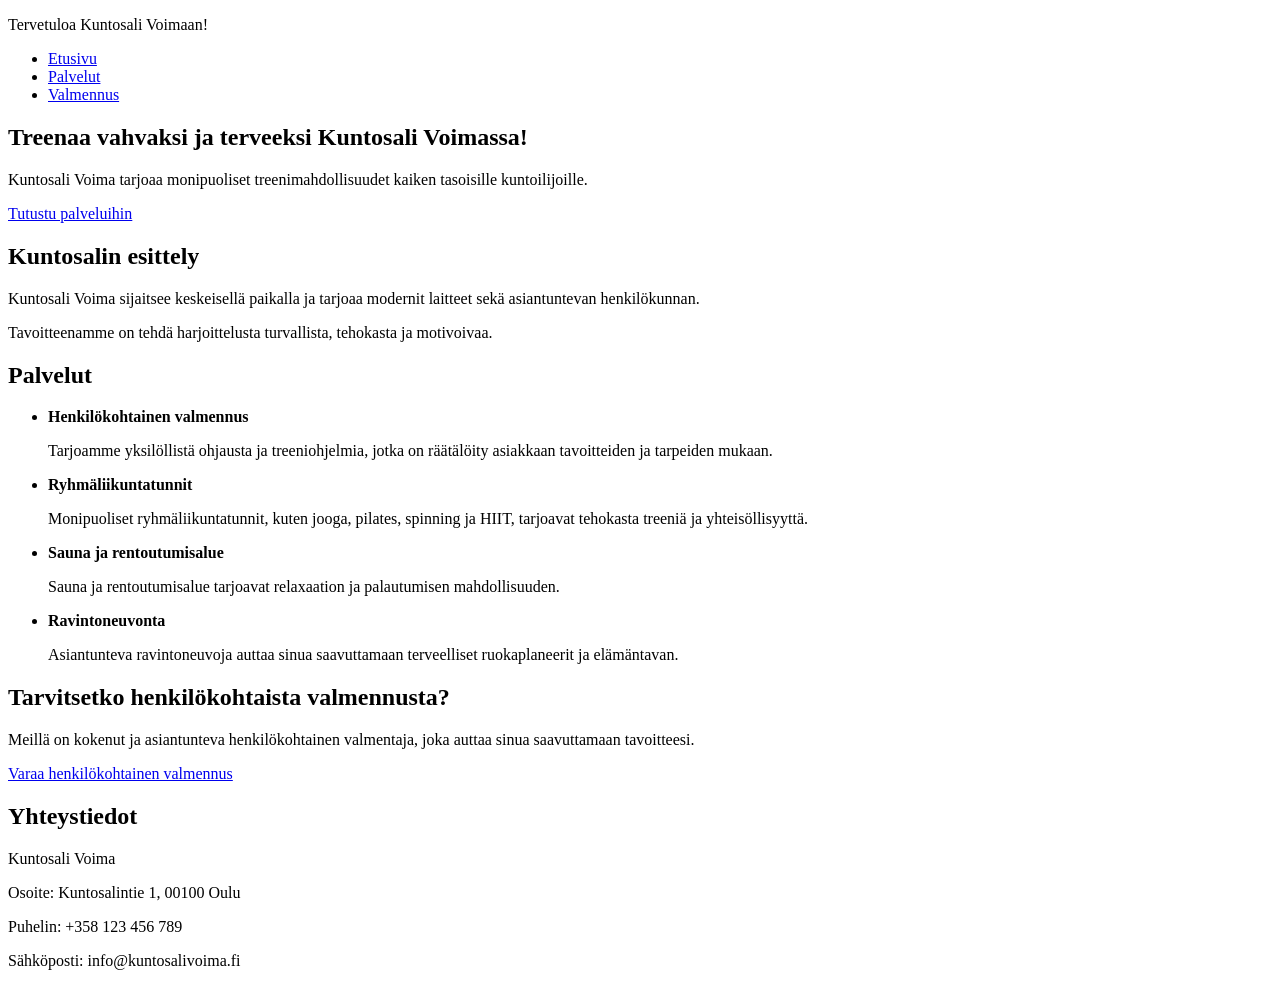
==== index.html @ a8730929 "1. Vaihe" ====
<!DOCTYPE html>
<html lang="fi">

<head>
    <!-- Sivun asetukset -->
    <meta charset="UTF-8">
    <meta name="viewport" content="width=device-width, initial-scale=1.0">
    <title>Kuntosali Voima | Etusivu</title>
</head>

<body>
    <header>
        <p>Tervetuloa Kuntosali Voimaan!</p>

        <nav>
            <ul>
                <li><a href="index.html">Etusivu</a></li>
                <li><a href="palvelut.html">Palvelut</a></li>
                <li><a href="yhteystiedot.html">Valmennus</a></li>
            </ul>
        </nav>
    </header>

    <main>
        <!-- Paaesittely -->
        <section>
            <h1>Treenaa vahvaksi ja terveeksi Kuntosali Voimassa!</h1>
            <p>Kuntosali Voima tarjoaa monipuoliset treenimahdollisuudet kaiken tasoisille kuntoilijoille.</p>
            <a href="ohjelmat.html">Tutustu palveluihin</a>
        </section>

        <!-- Kuntosalin esittely -->
        <section>
            <h2>Kuntosalin esittely</h2>
            <p>Kuntosali Voima sijaitsee keskeisellä paikalla ja tarjoaa modernit laitteet sekä asiantuntevan
                henkilökunnan.</p>
            <p>Tavoitteenamme on tehdä harjoittelusta turvallista, tehokasta ja motivoivaa.</p>
            <!-- Tähän mahdollisesti kuvia kuntosalista -->
        </section>

        <!-- Palvelut -->
        <section>
            <h2>Palvelut</h2>
            <ul>
                <li><strong>Henkilökohtainen valmennus</strong></li>
                <p>Tarjoamme yksilöllistä ohjausta ja treeniohjelmia, jotka on räätälöity asiakkaan tavoitteiden ja
                    tarpeiden mukaan.</p>
                <li><strong>Ryhmäliikuntatunnit</strong></li>
                <p>Monipuoliset ryhmäliikuntatunnit, kuten jooga, pilates, spinning ja HIIT, tarjoavat tehokasta
                    treeniä ja yhteisöllisyyttä.</p>
                <li><strong>Sauna ja rentoutumisalue</strong></li>
                <p>Sauna ja rentoutumisalue tarjoavat relaxaation ja palautumisen mahdollisuuden.</p>
                <li><strong>Ravintoneuvonta</strong></li>
                <p>Asiantunteva ravintoneuvoja auttaa sinua saavuttamaan terveelliset ruokaplaneerit ja elämäntavan.
                </p>
            </ul>
        </section>

        <!-- Personal trainer varaus -->
        <section>
            <h2>Tarvitsetko henkilökohtaista valmennusta?</h2>
            <p>Meillä on kokenut ja asiantunteva henkilökohtainen valmentaja, joka auttaa sinua saavuttamaan
                tavoitteesi.</p>
            <a href="yhteystiedot.html">Varaa henkilökohtainen valmennus</a>
        </section>
    </main>

    <footer>

        <!-- Yrityksen yhteystiedot -->
        <section>
            <h2>Yhteystiedot</h2>
            <p>Kuntosali Voima</p>
            <p>Osoite: Kuntosalintie 1, 00100 Oulu</p>
            <p>Puhelin: +358 123 456 789</p>
            <p>Sähköposti: info@kuntosalivoima.fi</p>
        </section>
    </footer>
</body>

</html>
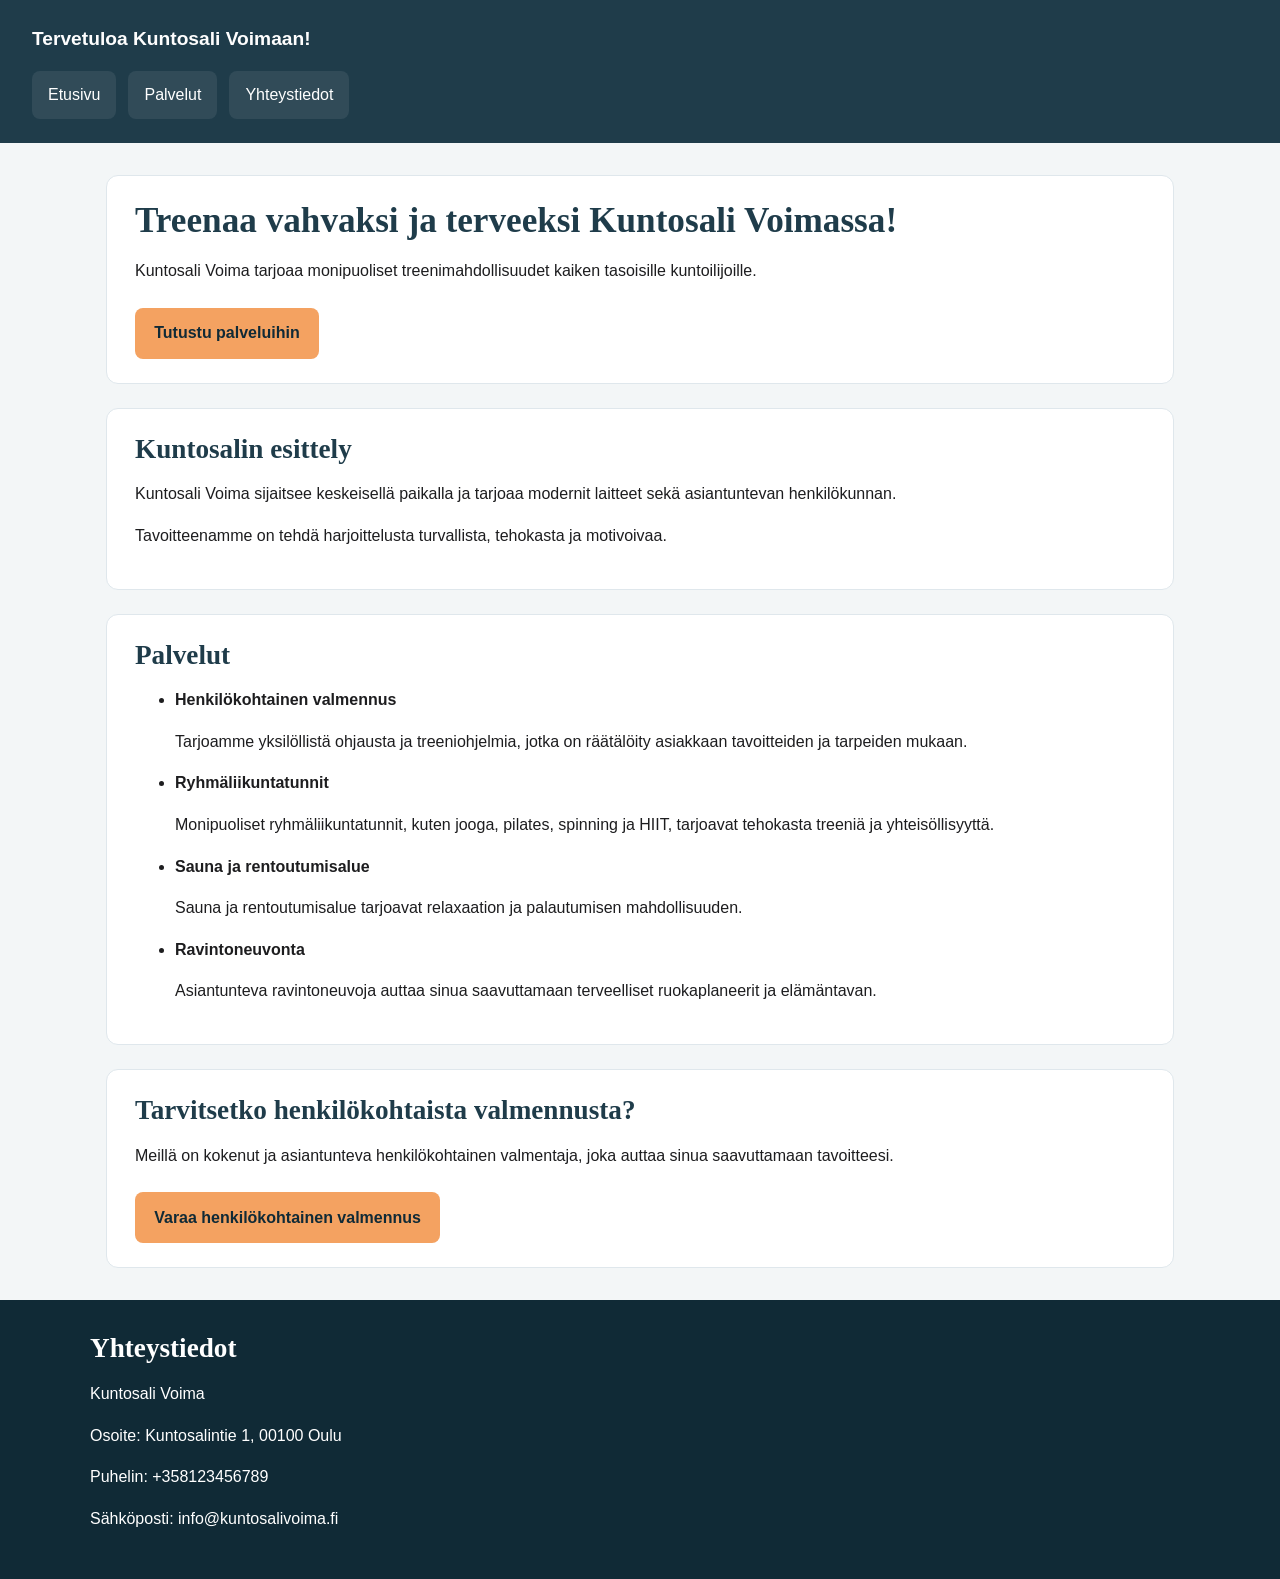
==== commit 8b50840b: "Vaihe 2" ====
--- a/index.html
+++ b/index.html
@@ -1,3 +1,6 @@
+<!-- Harjoitustyön aiheen on kuntosali yrittäjän kotisivut. Työnhön tulee indek.html, joka on etusivu/pääsivu. 
+ Lisäksi sivulle tulee linkit palvelut.html ja yhteystiedot.html sivuille -->
+<!-- Kuntosali Voima - Etusivu -->
 <!DOCTYPE html>
 <html lang="fi">
 
@@ -6,6 +9,7 @@
     <meta charset="UTF-8">
     <meta name="viewport" content="width=device-width, initial-scale=1.0">
     <title>Kuntosali Voima | Etusivu</title>
+    <link rel="stylesheet" href="css/style.css">
 </head>
 
 <body>
@@ -16,7 +20,7 @@
             <ul>
                 <li><a href="index.html">Etusivu</a></li>
                 <li><a href="palvelut.html">Palvelut</a></li>
-                <li><a href="yhteystiedot.html">Valmennus</a></li>
+                <li><a href="yhteystiedot.html">Yhteystiedot</a></li>
             </ul>
         </nav>
     </header>
@@ -26,7 +30,7 @@
         <section>
             <h1>Treenaa vahvaksi ja terveeksi Kuntosali Voimassa!</h1>
             <p>Kuntosali Voima tarjoaa monipuoliset treenimahdollisuudet kaiken tasoisille kuntoilijoille.</p>
-            <a href="ohjelmat.html">Tutustu palveluihin</a>
+            <a href="palvelut.html">Tutustu palveluihin</a>
         </section>
 
         <!-- Kuntosalin esittely -->
@@ -42,17 +46,25 @@
         <section>
             <h2>Palvelut</h2>
             <ul>
-                <li><strong>Henkilökohtainen valmennus</strong></li>
-                <p>Tarjoamme yksilöllistä ohjausta ja treeniohjelmia, jotka on räätälöity asiakkaan tavoitteiden ja
-                    tarpeiden mukaan.</p>
-                <li><strong>Ryhmäliikuntatunnit</strong></li>
-                <p>Monipuoliset ryhmäliikuntatunnit, kuten jooga, pilates, spinning ja HIIT, tarjoavat tehokasta
-                    treeniä ja yhteisöllisyyttä.</p>
-                <li><strong>Sauna ja rentoutumisalue</strong></li>
-                <p>Sauna ja rentoutumisalue tarjoavat relaxaation ja palautumisen mahdollisuuden.</p>
-                <li><strong>Ravintoneuvonta</strong></li>
-                <p>Asiantunteva ravintoneuvoja auttaa sinua saavuttamaan terveelliset ruokaplaneerit ja elämäntavan.
-                </p>
+                <li>
+                    <strong>Henkilökohtainen valmennus</strong>
+                    <p>Tarjoamme yksilöllistä ohjausta ja treeniohjelmia, jotka on räätälöity asiakkaan tavoitteiden ja
+                        tarpeiden mukaan.</p>
+                </li>
+                <li>
+                    <strong>Ryhmäliikuntatunnit</strong>
+                    <p>Monipuoliset ryhmäliikuntatunnit, kuten jooga, pilates, spinning ja HIIT, tarjoavat tehokasta
+                        treeniä ja yhteisöllisyyttä.</p>
+                </li>
+                <li>
+                    <strong>Sauna ja rentoutumisalue</strong>
+                    <p>Sauna ja rentoutumisalue tarjoavat relaxaation ja palautumisen mahdollisuuden.</p>
+                </li>
+                <li>
+                    <strong>Ravintoneuvonta</strong>
+                    <p>Asiantunteva ravintoneuvoja auttaa sinua saavuttamaan terveelliset ruokaplaneerit ja elämäntavan.
+                    </p>
+                </li>
             </ul>
         </section>
 
@@ -72,7 +84,7 @@
             <h2>Yhteystiedot</h2>
             <p>Kuntosali Voima</p>
             <p>Osoite: Kuntosalintie 1, 00100 Oulu</p>
-            <p>Puhelin: +358 123 456 789</p>
+            <p>Puhelin: +358123456789</p>
             <p>Sähköposti: info@kuntosalivoima.fi</p>
         </section>
     </footer>
--- a/css/style.css
+++ b/css/style.css
@@ -0,0 +1,148 @@
+/* Määritellään värimutttujat, joita käytetään sivulla.
+Tämä tekee värimaailmasta yhtenäisen, koska sama väri käytetään useassa kohtaa. */
+:root {
+    --primary: #1f3c4a;
+    --primary-dark: #102a36;
+    --accent: #f4a261;
+    --background: #f3f6f7;
+    --surface: #ffffff;
+    --text: #1d1d1f;
+    --muted: #4c5a66;
+    --border: #dfe7ec;
+}
+/* Yleiset perusasetukset kaikille elementeille */
+* {
+    box-sizing: border-box;
+}
+
+body {
+    margin: 0; /* Poistetaan oletusmarginaali */
+    font-family: "Segoe UI", Tahoma, Geneva, Verdana, sans-serif; /* Käytetään modernia fonttia */
+    background: var(--background); /* Käytetään muuttujaa taustavärille */
+    color: var(--text);
+    line-height: 1.6; /* Parantaa luettavuutta lisäämällä riviväliä */
+}
+
+/* tekee yläosan tummansiniseksi ja lisää sisäistä tyhjää tilaa.*/
+header {
+    background: var(--primary);
+    color: #ffffff;
+    padding: 1.5rem 2rem;
+}
+/* muotoilee “Tervetuloa Kuntosali Voimaan!” */
+header p {
+    margin: 0 0 1rem 0;
+    font-size: 1.2rem;
+    font-weight: 700;
+    color: rgba(255, 255, 255, 0.997);
+}
+
+/* muotoilee navigaatiolinkit vaakasuoraan ja poistaa listan pisteet. */
+nav ul {
+    list-style: none;
+    margin: 0;
+    padding: 0;
+    display: flex;
+    flex-wrap: wrap;
+    gap: 0.75rem;
+}
+
+/* muotoilee navigaatiolinkit valkoiseksi, hieman läpinäkyväksi, pyöristetyksi */
+nav a {
+    display: inline-block;
+    color: #ffffff;
+    text-decoration: none;
+    background: rgba(255, 255, 255, 0.08);
+    padding: 0.7rem 1rem;
+    border-radius: 8px;
+    transition: background 0.2s ease; /* Lisää pehmeän siirtymän hover-efektille */
+}
+
+/* muotoilee hover-efektin navigaatiolinkeille, jolloin taustaväri muuttuu oranssiksi ja teksti tummemmaksi. */
+nav a:hover {
+    background: var(--accent);
+    color: var(--primary-dark);
+}
+
+/* asettaa pääsisällölle enimmäisleveyden, keskittää sen ja lisää marginaalia. */
+main {
+    max-width: 1100px;
+    margin: 2rem auto;
+    padding: 0 1rem;
+}
+
+/* tekee sisältöalueista selkeät laatikot, joilla on reunat ja väliä. */
+section {
+    background: var(--surface);
+    border: 1px solid var(--border);
+    border-radius: 12px;
+    padding: 1.5rem 1.75rem;
+    margin-bottom: 1.5rem;
+}
+
+/* muotoilee otsikoiden värit, fontit ja rivivälin. */
+h1, h2, h3 {
+    color: var(--primary);
+    font-family: Georgia, "Times New Roman", serif;
+    line-height: 1.2;
+    margin-top: 0;
+}
+
+/* asettaa pääotsikon koon ja alarivin välin. */
+h1 {
+    font-size: 2.2rem;
+    margin-bottom: 1rem;
+}
+
+/* asettaa alaotsikoiden koon ja välin. */
+h2 {
+    font-size: 1.7rem;
+    margin-bottom: 0.8rem;
+}
+
+/* määrittää tekstien värit ja koon lukemisen helpottamiseksi. */
+p,
+li {
+    color: var(--text);
+    font-size: 1rem;
+}
+
+/* muotoilee pääsisällön linkit painikkeen kaltaisesti. */
+main a {
+    display: inline-block;
+    background: var(--accent);
+    color: var(--primary-dark);
+    text-decoration: none;
+    padding: 0.8rem 1.2rem;
+    border-radius: 8px;
+    font-weight: 700;
+    margin-top: 0.5rem;
+}
+
+/* muotoilee linkin hover-tilan, jolloin tausta muuttuu tummemmaksi. */
+main a:hover {
+    background: #e5914d;
+}
+
+/* tekee footerista tumman alueen, joka erottuu selvästi sivusta. */
+footer {
+    background: var(--primary-dark);
+    color: #ffffff;
+    padding: 2rem 1rem;
+}
+
+/* pitää footerin sisällön keskellä ja poistaa erillisen laatikon ulkoasun. */
+footer section {
+    background: transparent;
+    border: none;
+    border-radius: 0;
+    padding: 0;
+    margin: 0 auto;
+    max-width: 1100px;
+}
+
+/* muotoilee footerin tekstin valkoiseksi kontrastin vuoksi. */
+footer h2,
+footer p {
+    color: #ffffff;
+}
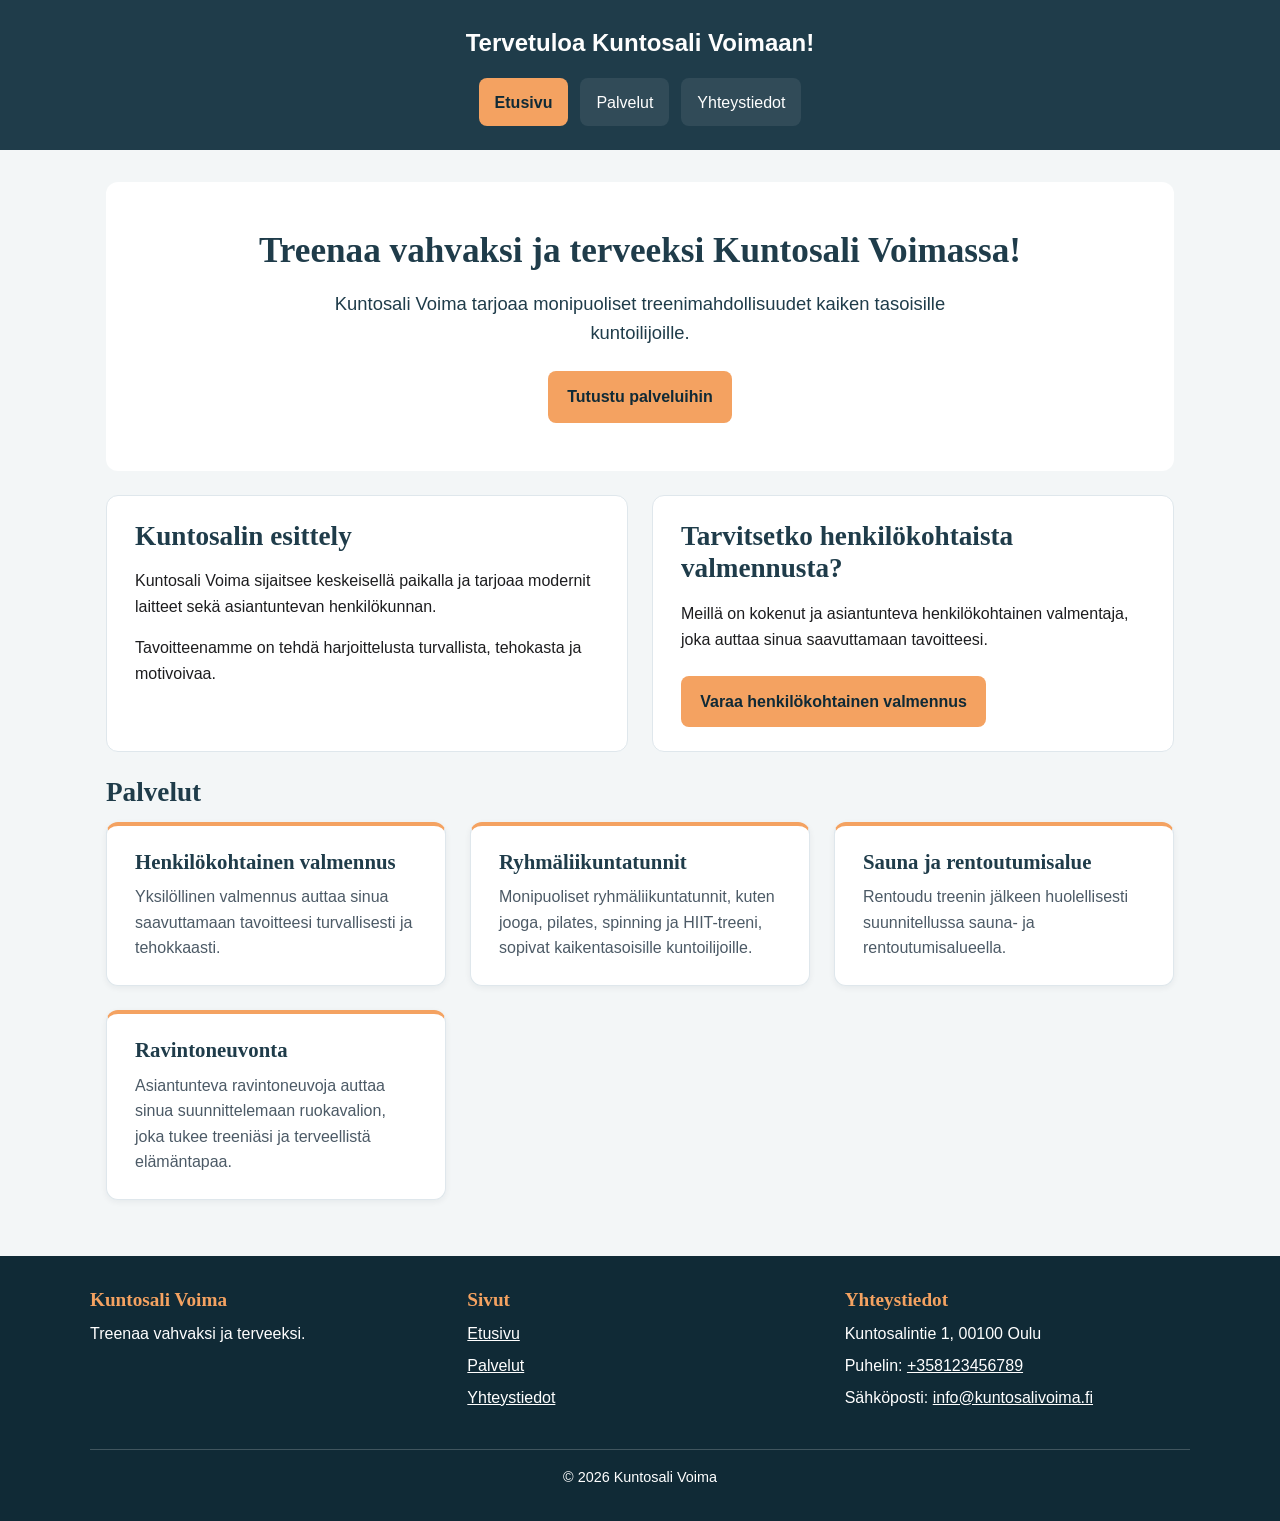
==== commit eb747152: "Vaihe 3" ====
--- a/index.html
+++ b/index.html
@@ -1,6 +1,3 @@
-<!-- Harjoitustyön aiheen on kuntosali yrittäjän kotisivut. Työnhön tulee indek.html, joka on etusivu/pääsivu. 
- Lisäksi sivulle tulee linkit palvelut.html ja yhteystiedot.html sivuille -->
-<!-- Kuntosali Voima - Etusivu -->
 <!DOCTYPE html>
 <html lang="fi">
 
@@ -15,10 +12,9 @@
 <body>
     <header>
         <p>Tervetuloa Kuntosali Voimaan!</p>
-
         <nav>
             <ul>
-                <li><a href="index.html">Etusivu</a></li>
+                <li><a href="index.html" aria-current="page">Etusivu</a></li>
                 <li><a href="palvelut.html">Palvelut</a></li>
                 <li><a href="yhteystiedot.html">Yhteystiedot</a></li>
             </ul>
@@ -26,67 +22,87 @@
     </header>
 
     <main>
-        <!-- Paaesittely -->
-        <section>
+        <!-- Hero: leveä pääesittely -->
+        <section class="hero">
             <h1>Treenaa vahvaksi ja terveeksi Kuntosali Voimassa!</h1>
             <p>Kuntosali Voima tarjoaa monipuoliset treenimahdollisuudet kaiken tasoisille kuntoilijoille.</p>
             <a href="palvelut.html">Tutustu palveluihin</a>
         </section>
 
-        <!-- Kuntosalin esittely -->
-        <section>
-            <h2>Kuntosalin esittely</h2>
-            <p>Kuntosali Voima sijaitsee keskeisellä paikalla ja tarjoaa modernit laitteet sekä asiantuntevan
-                henkilökunnan.</p>
-            <p>Tavoitteenamme on tehdä harjoittelusta turvallista, tehokasta ja motivoivaa.</p>
-            <!-- Tähän mahdollisesti kuvia kuntosalista -->
-        </section>
+        <!-- Kaksi saraketta rinnakkain: esittely ja valmennuskehote -->
+        <div class="two-column">
+            <section>
+                <h2>Kuntosalin esittely</h2>
+                <p>Kuntosali Voima sijaitsee keskeisellä paikalla ja tarjoaa modernit laitteet sekä asiantuntevan
+                    henkilökunnan.</p>
+                <p>Tavoitteenamme on tehdä harjoittelusta turvallista, tehokasta ja motivoivaa.</p>
+                <!-- Tähän mahdollisesti kuvia kuntosalista -->
+            </section>
+
+            <!-- Personal trainer varaus -->
+            <section>
+                <h2>Tarvitsetko henkilökohtaista valmennusta?</h2>
+                <p>Meillä on kokenut ja asiantunteva henkilökohtainen valmentaja, joka auttaa sinua saavuttamaan
+                    tavoitteesi.</p>
+                <a href="yhteystiedot.html">Varaa henkilökohtainen valmennus</a>
+            </section>
+        </div>
 
         <!-- Palvelut -->
-        <section>
+        <section class="section-plain">
             <h2>Palvelut</h2>
-            <ul>
-                <li>
-                    <strong>Henkilökohtainen valmennus</strong>
-                    <p>Tarjoamme yksilöllistä ohjausta ja treeniohjelmia, jotka on räätälöity asiakkaan tavoitteiden ja
-                        tarpeiden mukaan.</p>
-                </li>
-                <li>
-                    <strong>Ryhmäliikuntatunnit</strong>
-                    <p>Monipuoliset ryhmäliikuntatunnit, kuten jooga, pilates, spinning ja HIIT, tarjoavat tehokasta
-                        treeniä ja yhteisöllisyyttä.</p>
-                </li>
-                <li>
-                    <strong>Sauna ja rentoutumisalue</strong>
-                    <p>Sauna ja rentoutumisalue tarjoavat relaxaation ja palautumisen mahdollisuuden.</p>
-                </li>
-                <li>
-                    <strong>Ravintoneuvonta</strong>
-                    <p>Asiantunteva ravintoneuvoja auttaa sinua saavuttamaan terveelliset ruokaplaneerit ja elämäntavan.
-                    </p>
-                </li>
-            </ul>
-        </section>
+            <div class="card-grid">
+                <article class="card">
+                    <h3>Henkilökohtainen valmennus</h3>
+                    <p>Yksilöllinen valmennus auttaa sinua saavuttamaan tavoitteesi turvallisesti ja tehokkaasti.</p>
+                </article>
 
-        <!-- Personal trainer varaus -->
-        <section>
-            <h2>Tarvitsetko henkilökohtaista valmennusta?</h2>
-            <p>Meillä on kokenut ja asiantunteva henkilökohtainen valmentaja, joka auttaa sinua saavuttamaan
-                tavoitteesi.</p>
-            <a href="yhteystiedot.html">Varaa henkilökohtainen valmennus</a>
+                <article class="card">
+                    <h3>Ryhmäliikuntatunnit</h3>
+                    <p>Monipuoliset ryhmäliikuntatunnit, kuten jooga, pilates, spinning ja HIIT-treeni, sopivat
+                        kaikentasoisille
+                        kuntoilijoille.</p>
+                </article>
+
+                <article class="card">
+                    <h3>Sauna ja rentoutumisalue</h3>
+                    <p>Rentoudu treenin jälkeen huolellisesti suunnitellussa sauna- ja rentoutumisalueella.</p>
+                </article>
+
+                <article class="card">
+                    <h3>Ravintoneuvonta</h3>
+                    <p>Asiantunteva ravintoneuvoja auttaa sinua suunnittelemaan ruokavalion, joka tukee treeniäsi ja
+                        terveellistä elämäntapaa.</p>
+                </article>
+            </div>
         </section>
     </main>
 
     <footer>
+        <div class="footer-content">
+            <div class="footer-column">
+                <h2>Kuntosali Voima</h2>
+                <p>Treenaa vahvaksi ja terveeksi.</p>
+            </div>
 
-        <!-- Yrityksen yhteystiedot -->
-        <section>
-            <h2>Yhteystiedot</h2>
-            <p>Kuntosali Voima</p>
-            <p>Osoite: Kuntosalintie 1, 00100 Oulu</p>
-            <p>Puhelin: +358123456789</p>
-            <p>Sähköposti: info@kuntosalivoima.fi</p>
-        </section>
+            <div class="footer-column">
+                <h2>Sivut</h2>
+                <ul>
+                    <li><a href="index.html">Etusivu</a></li>
+                    <li><a href="palvelut.html">Palvelut</a></li>
+                    <li><a href="yhteystiedot.html">Yhteystiedot</a></li>
+                </ul>
+            </div>
+
+            <div class="footer-column">
+                <h2>Yhteystiedot</h2>
+                <p>Kuntosalintie 1, 00100 Oulu</p>
+                <p>Puhelin: <a href="tel:+358123456789">+358123456789</a></p>
+                <p>Sähköposti: <a href="mailto:info@kuntosalivoima.fi">info@kuntosalivoima.fi</a></p>
+            </div>
+        </div>
+
+        <p class="footer-bottom">&copy; 2026 Kuntosali Voima</p>
     </footer>
 </body>
 
--- a/css/style.css
+++ b/css/style.css
@@ -10,17 +10,27 @@
     --muted: #4c5a66;
     --border: #dfe7ec;
 }
+
 /* Yleiset perusasetukset kaikille elementeille */
 * {
     box-sizing: border-box;
 }
 
 body {
-    margin: 0; /* Poistetaan oletusmarginaali */
-    font-family: "Segoe UI", Tahoma, Geneva, Verdana, sans-serif; /* Käytetään modernia fonttia */
-    background: var(--background); /* Käytetään muuttujaa taustavärille */
+    margin: 0;
+    /* Poistetaan oletusmarginaali */
+    font-family: "Segoe UI", Tahoma, Geneva, Verdana, sans-serif;
+    /* Käytetään modernia fonttia */
+    background: var(--background);
+    /* Käytetään muuttujaa taustavärille */
     color: var(--text);
     line-height: 1.6; /* Parantaa luettavuutta lisäämällä riviväliä */
+   
+    /* Sivun runko: Flexbox pinoaa header, main ja footer päällekkäin.
+       min-height: 100vh venyttää rungon vähintään näytön korkuiseksi. */
+    display: flex;
+    flex-direction: column;
+    min-height: 100vh;
 }
 
 /* tekee yläosan tummansiniseksi ja lisää sisäistä tyhjää tilaa.*/
@@ -28,21 +38,30 @@
     background: var(--primary);
     color: #ffffff;
     padding: 1.5rem 2rem;
-}
+    text-align: center;
+}
+
 /* muotoilee “Tervetuloa Kuntosali Voimaan!” */
 header p {
     margin: 0 0 1rem 0;
-    font-size: 1.2rem;
+    font-size: 1.5rem;
     font-weight: 700;
     color: rgba(255, 255, 255, 0.997);
+}
+
+/* asettaa navigaation enimmäisleveyden ja keskittää sen. */
+nav {
+    max-width: 1100px;
+    margin: 0 auto;
 }
 
 /* muotoilee navigaatiolinkit vaakasuoraan ja poistaa listan pisteet. */
 nav ul {
     list-style: none;
-    margin: 0;
+    margin: 0 auto;
     padding: 0;
     display: flex;
+    justify-content: center;
     flex-wrap: wrap;
     gap: 0.75rem;
 }
@@ -55,7 +74,8 @@
     background: rgba(255, 255, 255, 0.08);
     padding: 0.7rem 1rem;
     border-radius: 8px;
-    transition: background 0.2s ease; /* Lisää pehmeän siirtymän hover-efektille */
+    transition: background 0.2s ease;
+    /* Lisää pehmeän siirtymän hover-efektille */
 }
 
 /* muotoilee hover-efektin navigaatiolinkeille, jolloin taustaväri muuttuu oranssiksi ja teksti tummemmaksi. */
@@ -64,11 +84,20 @@
     color: var(--primary-dark);
 }
 
+/* Nykyisen sivun korostus, aktiivinen sivu näkyy oranssina ja vaale teksti muuttuu tummaksi */
+nav a[aria-current="page"] {
+    background: var(--accent);
+    color: var(--primary-dark);
+    font-weight: 700;
+}
+
 /* asettaa pääsisällölle enimmäisleveyden, keskittää sen ja lisää marginaalia. */
 main {
     max-width: 1100px;
+    width: 100%; /* Tarvitaan, jotta main ei kutistu sisällön levyiseksi flex-sarakkeessa */
     margin: 2rem auto;
     padding: 0 1rem;
+    flex: 1; /* Flexbox venyttää mainin täyttämään tilan headerin ja footerin välissä */
 }
 
 /* tekee sisältöalueista selkeät laatikot, joilla on reunat ja väliä. */
@@ -81,7 +110,9 @@
 }
 
 /* muotoilee otsikoiden värit, fontit ja rivivälin. */
-h1, h2, h3 {
+h1,
+h2,
+h3 {
     color: var(--primary);
     font-family: Georgia, "Times New Roman", serif;
     line-height: 1.2;
@@ -131,14 +162,61 @@
     padding: 2rem 1rem;
 }
 
-/* pitää footerin sisällön keskellä ja poistaa erillisen laatikon ulkoasun. */
-footer section {
-    background: transparent;
-    border: none;
-    border-radius: 0;
+/* Footerin sarakkeet: Flexbox asettaa sarakkeet vierekkäin.
+   flex-wrap ja flex: 1 1 220px pudottavat sarakkeet allekkain kapealla näytöllä. */
+.footer-content {
+    display: flex;
+    flex-wrap: wrap;
+    gap: 2rem;
+    max-width: 1100px;
+    margin: 0 auto;
+}
+
+.footer-column {
+    flex: 1 1 220px;
+}
+
+.footer-column h2 {
+    font-size: 1.2rem;
+    margin-bottom: 0.6rem;
+    color: var(--accent);
+}
+
+.footer-column p {
+    margin: 0 0 0.4rem 0;
+}
+
+/* Linkkilista ilman luettelomerkkejä */
+.footer-column ul {
+    list-style: none;
+    margin: 0;
     padding: 0;
-    margin: 0 auto;
-    max-width: 1100px;
+}
+
+.footer-column li {
+    color: #ffffff;
+    margin-bottom: 0.4rem;
+}
+
+/* Footerin linkit: ilman tätä ne olisivat selaimen oletussinisiä, huonosti luettavia tummalla pohjalla */
+footer a {
+    color: #ffffff;
+    text-decoration: underline;
+}
+
+footer a:hover,
+footer a:focus {
+    color: var(--accent);
+}
+
+/* Alin rivi: erotinviiva ja keskitetty teksti */
+.footer-bottom {
+    max-width: 1100px;
+    margin: 2rem auto 0 auto;
+    padding-top: 1rem;
+    border-top: 1px solid rgba(255, 255, 255, 0.2);
+    text-align: center;
+    font-size: 0.9rem;
 }
 
 /* muotoilee footerin tekstin valkoiseksi kontrastin vuoksi. */
@@ -146,3 +224,75 @@
 footer p {
     color: #ffffff;
 }
+
+/*Korttiruudukko: Grid jakaa kortit automaattisesti riveihin ja sarakkeisiin.*/
+.card-grid {
+    display: grid;
+    grid-template-columns: repeat(auto-fit, minmax(250px, 1fr));
+    gap: 1.5rem;
+}
+
+/* Yksittäisen kortin muotoilu*/
+.card {
+    background: var(--surface);
+    border: 1px solid var(--border);
+    border-radius: 12px;
+    padding: 1.5rem 1.75rem;
+    box-shadow: 0 2px 6px rgba(16, 42, 54, 0.06);
+    border-top: 4px solid var(--accent);
+}
+
+/* Kortin otsikoiden muotoilu */
+.card h2,
+.card h3 {
+    font-size: 1.3rem;
+    margin-bottom: 0.6rem;
+}
+
+/* Kortin tekstien muotoilu */
+.card p {
+    margin: 0;
+    color: var(--muted);
+}
+
+/* Poistaa etusivun taustan, jolloin grid ei ole laatikon sisällä */
+.section-plain {
+    background: transparent;
+    border: none;
+    padding: 0;
+}
+
+/* Hero-osio: Tekstikeskeinen osio, joka on keskitetty ja erottuu muusta sisällöstä. */
+.hero {
+    background: var(--surface);
+    border: none;
+    text-align: center;
+    padding: 3rem 2rem;
+}
+
+/* Hero-osion otsikon ja tekstin värit, jotta ne erottuvat taustasta. */
+.hero h1,
+.hero p {
+    color: var(--primary);
+}
+
+/* Hero-osion tekstin maksimileveys ja marginaali, jotta se on helposti luettavissa. */
+.hero p {
+    max-width: 650px;
+    margin: 0 auto 1rem auto;
+    font-size: 1.15rem;
+}
+
+/* Kaksi saraketta: Grid asettaa osiot rinnakkain leveällä näytöllä.
+   Kapealla näytöllä sarakkeet putoavat allekkain.*/
+.two-column {
+    display: grid;
+    grid-template-columns: repeat(auto-fit, minmax(320px, 1fr));
+    gap: 1.5rem;
+    margin-bottom: 1.5rem;
+}
+
+/* Ruudukon sisällä väli tulee gapista, joten poistetaan section-säännön marginaali */
+.two-column section {
+    margin-bottom: 0;
+}
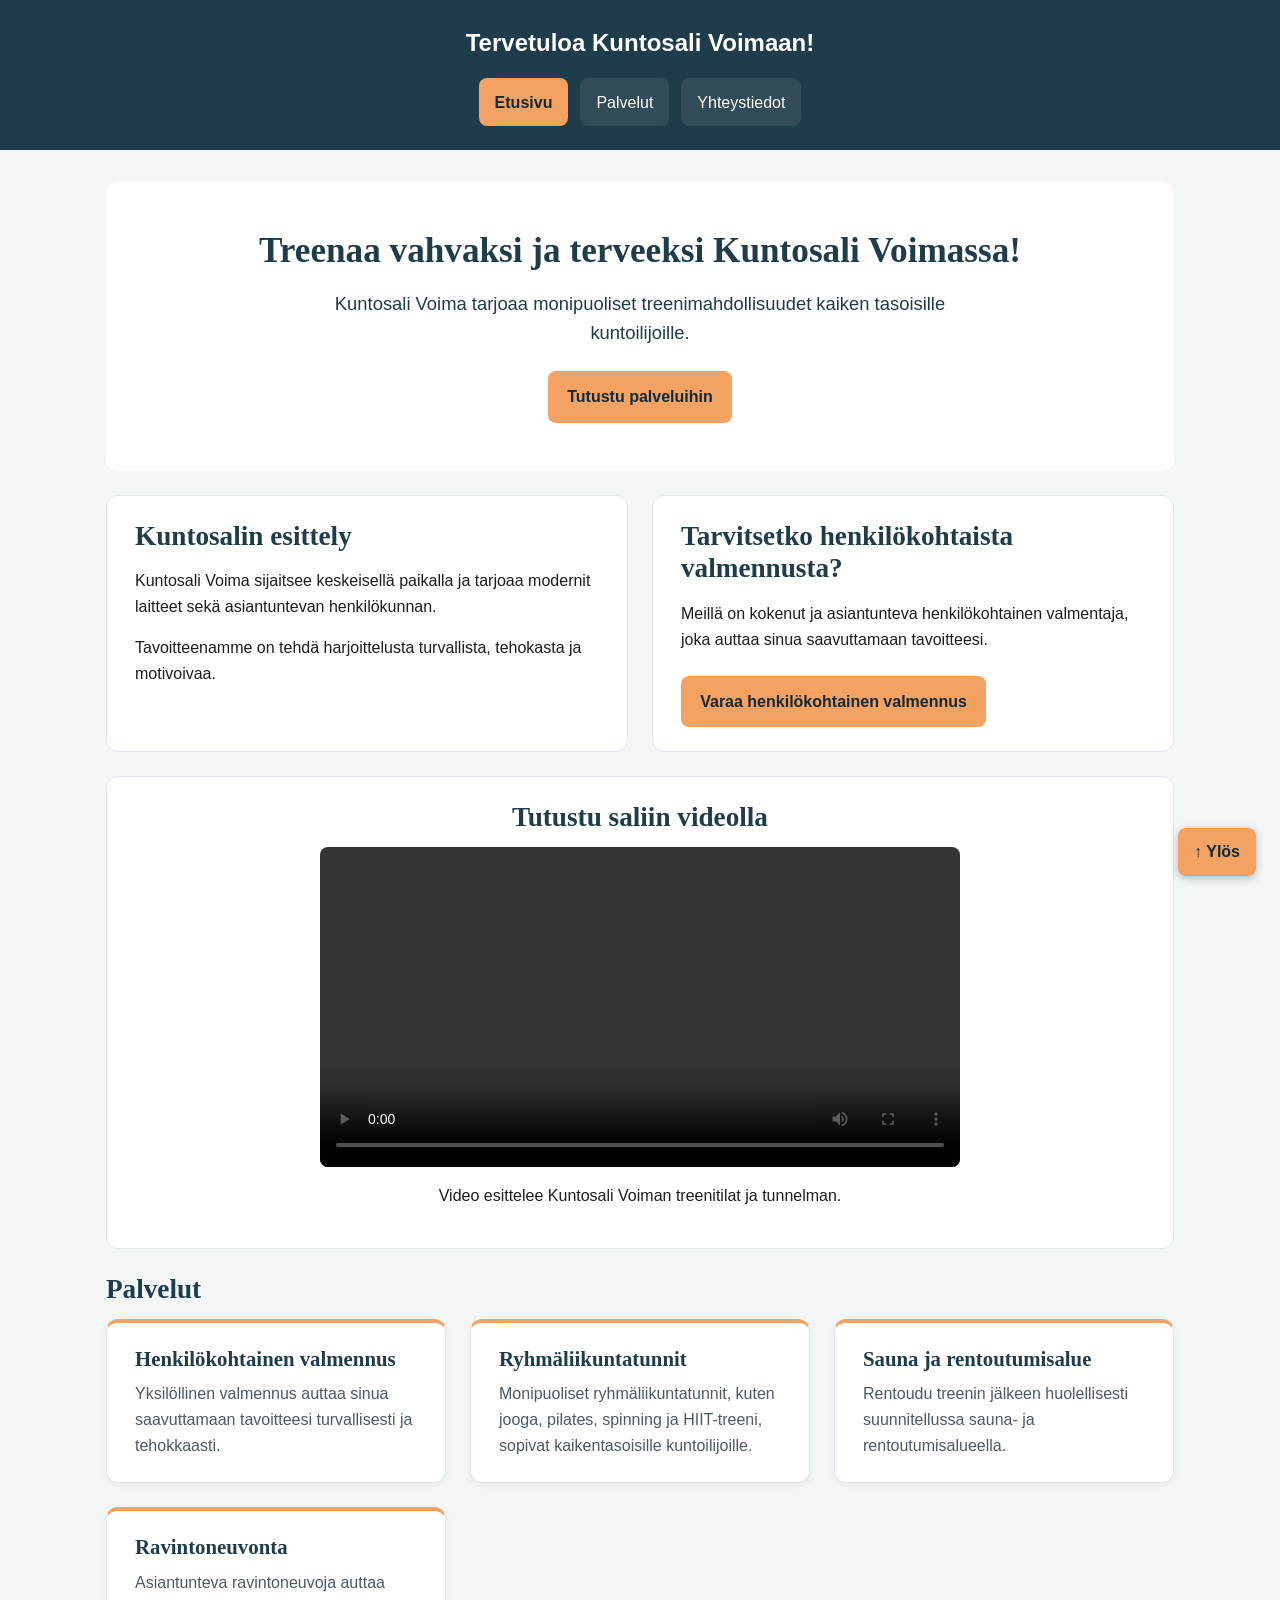
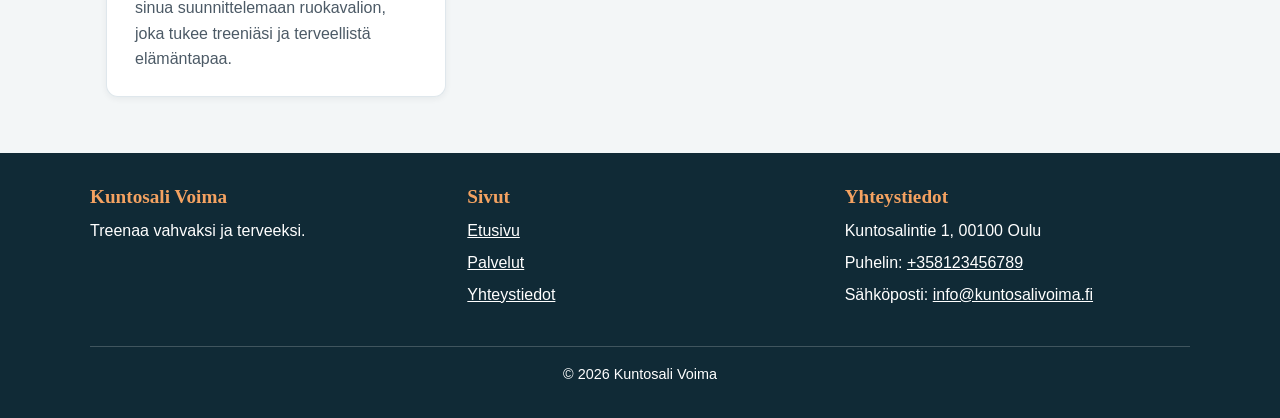
==== commit 426c1706: "Vaihe 4" ====
--- a/index.html
+++ b/index.html
@@ -6,6 +6,7 @@
     <meta charset="UTF-8">
     <meta name="viewport" content="width=device-width, initial-scale=1.0">
     <title>Kuntosali Voima | Etusivu</title>
+    <link rel="icon" href="kuvat/favicon.svg" type="image/svg+xml">
     <link rel="stylesheet" href="css/style.css">
 </head>
 
@@ -36,7 +37,6 @@
                 <p>Kuntosali Voima sijaitsee keskeisellä paikalla ja tarjoaa modernit laitteet sekä asiantuntevan
                     henkilökunnan.</p>
                 <p>Tavoitteenamme on tehdä harjoittelusta turvallista, tehokasta ja motivoivaa.</p>
-                <!-- Tähän mahdollisesti kuvia kuntosalista -->
             </section>
 
             <!-- Personal trainer varaus -->
@@ -47,6 +47,15 @@
                 <a href="yhteystiedot.html">Varaa henkilökohtainen valmennus</a>
             </section>
         </div>
+
+        <!-- Esittelyvideo -->
+        <section class="video-section">
+            <h2>Tutustu saliin videolla</h2>
+            <video controls preload="metadata" width="640" height="360">
+                <source src="media/gym.mp4" type="video/mp4">
+            </video>
+            <p>Video esittelee Kuntosali Voiman treenitilat ja tunnelman.</p>
+        </section>
 
         <!-- Palvelut -->
         <section class="section-plain">
@@ -104,6 +113,8 @@
 
         <p class="footer-bottom">&copy; 2026 Kuntosali Voima</p>
     </footer>
+    <!-- Takaisin sivun alkuun -linkki -->
+    <a href="#top" class="back-to-top" aria-label="Takaisin sivun alkuun">↑ Ylös</a>
 </body>
 
 </html>
--- a/css/style.css
+++ b/css/style.css
@@ -24,8 +24,9 @@
     background: var(--background);
     /* Käytetään muuttujaa taustavärille */
     color: var(--text);
-    line-height: 1.6; /* Parantaa luettavuutta lisäämällä riviväliä */
-   
+    line-height: 1.6;
+    /* Parantaa luettavuutta lisäämällä riviväliä */
+
     /* Sivun runko: Flexbox pinoaa header, main ja footer päällekkäin.
        min-height: 100vh venyttää rungon vähintään näytön korkuiseksi. */
     display: flex;
@@ -39,6 +40,13 @@
     color: #ffffff;
     padding: 1.5rem 2rem;
     text-align: center;
+    /*VAIHE 4 position ominaisuus*/
+    position: sticky;
+    /* header näkyvissä, kun sivua vieritetään */
+    top: 0;
+    /* header pysyy näytön yläreunassa */
+    z-index: 100;
+    /* header on muiden elementtien päällä */
 }
 
 /* muotoilee “Tervetuloa Kuntosali Voimaan!” */
@@ -94,10 +102,12 @@
 /* asettaa pääsisällölle enimmäisleveyden, keskittää sen ja lisää marginaalia. */
 main {
     max-width: 1100px;
-    width: 100%; /* Tarvitaan, jotta main ei kutistu sisällön levyiseksi flex-sarakkeessa */
+    width: 100%;
+    /* Tarvitaan, jotta main ei kutistu sisällön levyiseksi flex-sarakkeessa */
     margin: 2rem auto;
     padding: 0 1rem;
-    flex: 1; /* Flexbox venyttää mainin täyttämään tilan headerin ja footerin välissä */
+    flex: 1;
+    /* Flexbox venyttää mainin täyttämään tilan headerin ja footerin välissä */
 }
 
 /* tekee sisältöalueista selkeät laatikot, joilla on reunat ja väliä. */
@@ -295,4 +305,54 @@
 /* Ruudukon sisällä väli tulee gapista, joten poistetaan section-säännön marginaali */
 .two-column section {
     margin-bottom: 0;
+}
+
+/* Valmentajakuvat korteissa */
+.trainer-img {
+    display: block;
+    width: 100%;
+    max-width: 200px;
+    height: auto;
+    margin: 0 auto 1rem auto;
+}
+
+/* Videon asetukset */
+video {
+    display: block;
+    width: 100%;
+    max-width: 640px;
+    height: auto;
+    margin: 0 auto 1rem auto;
+    border-radius: 8px;
+}
+
+/* tekstien muotoilu videosektiossa */
+.video-section {
+    text-align: center;
+}
+
+/* Takaisin ylös -painike: pysyy kiinni näkymän oikeassa alakulmassa */
+.back-to-top {
+    position: fixed;
+    right: 1.5rem;
+    bottom: 1.5rem;
+    z-index: 90;
+    background: var(--accent);
+    color: var(--primary-dark);
+    text-decoration: none;
+    font-weight: 700;
+    padding: 0.7rem 1rem;
+    border-radius: 8px;
+    box-shadow: 0 2px 8px rgba(16, 42, 54, 0.3);
+}
+
+/* Takaisin ylös -painikkeen hover-efekti */
+.back-to-top:hover,
+.back-to-top:focus {
+    background: #e5914d;
+}
+
+/* smooth tekee vierityksestä pehmeän. */
+html {
+    scroll-behavior: smooth;
 }
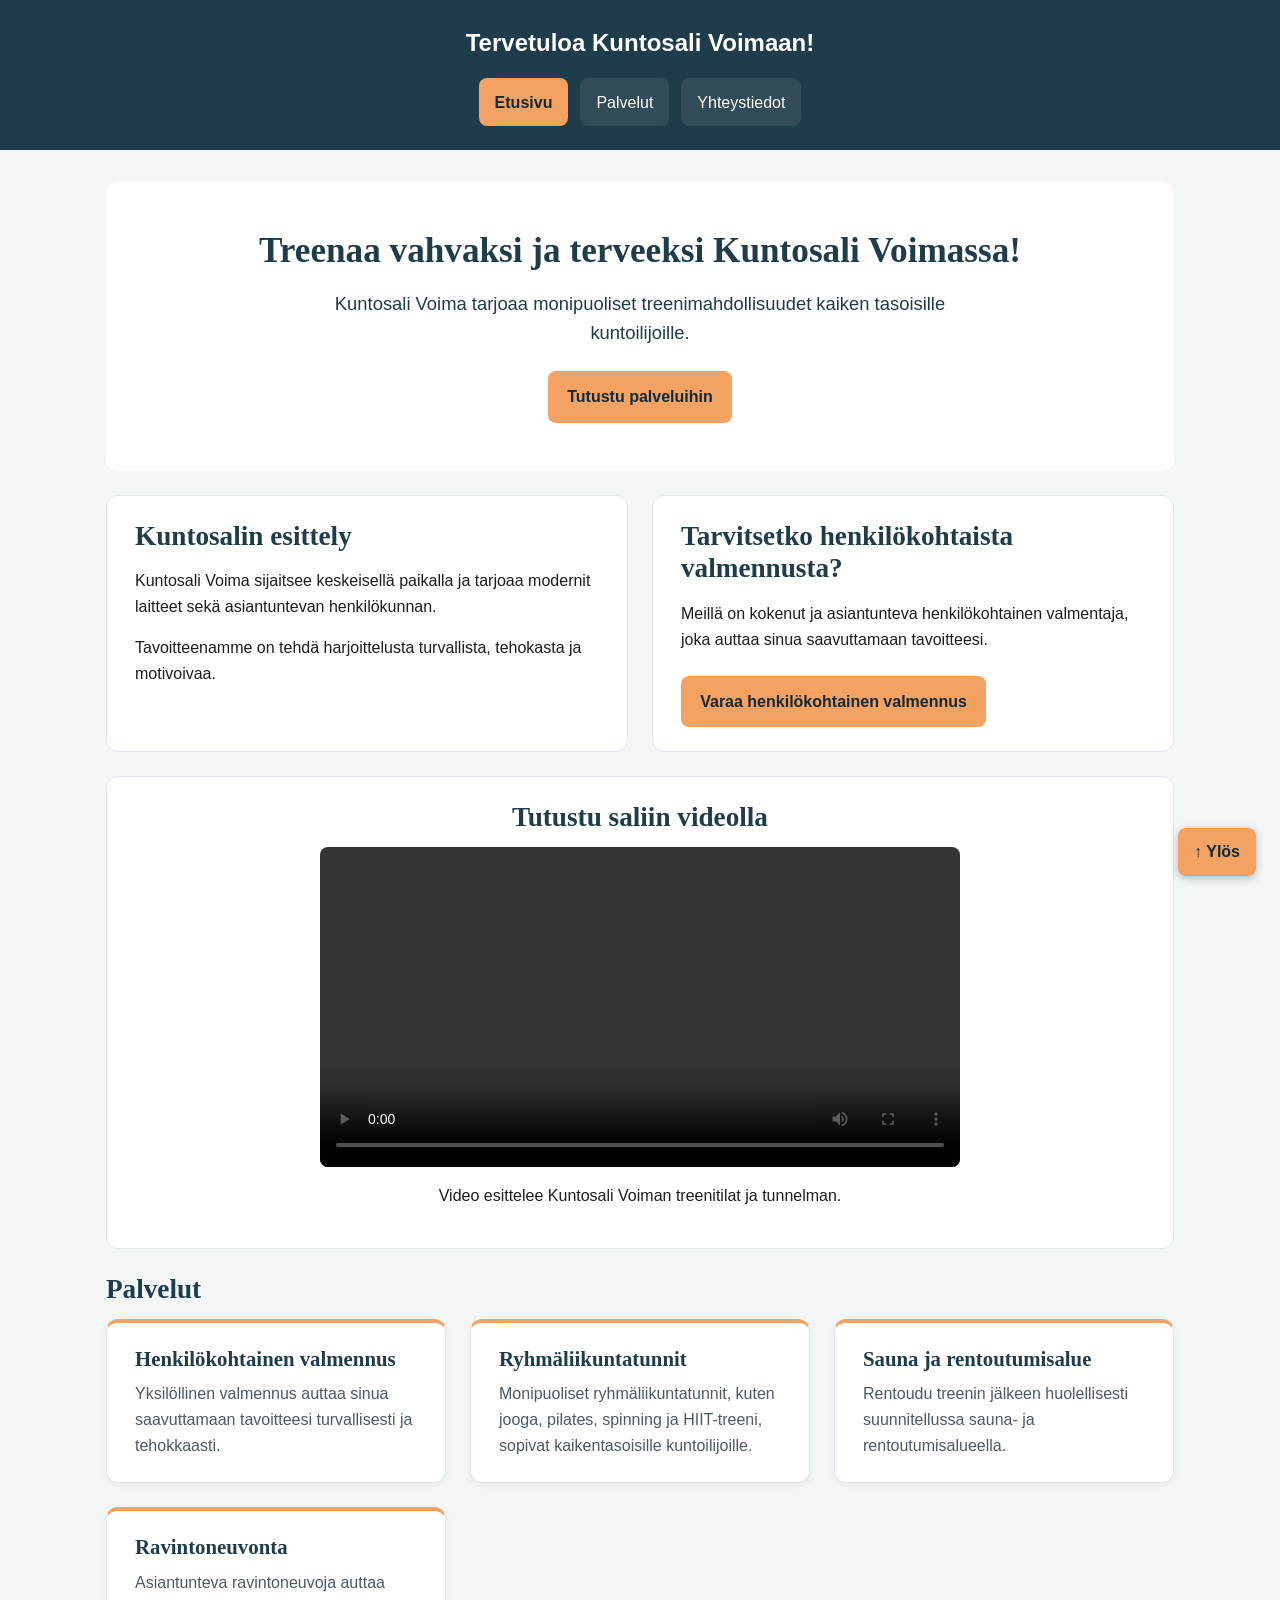
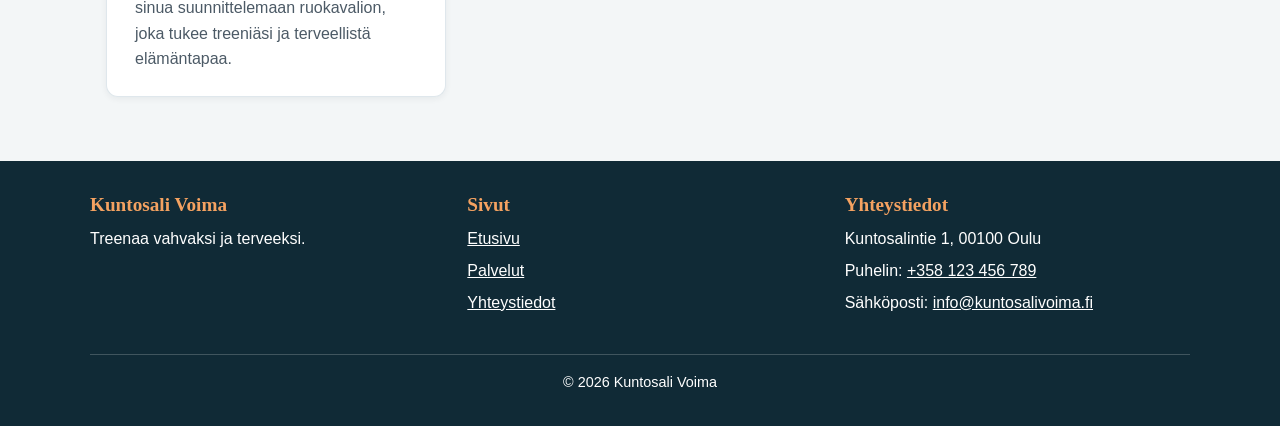
==== commit b9826daf: "Vaihe 5" ====
--- a/index.html
+++ b/index.html
@@ -106,7 +106,7 @@
             <div class="footer-column">
                 <h2>Yhteystiedot</h2>
                 <p>Kuntosalintie 1, 00100 Oulu</p>
-                <p>Puhelin: <a href="tel:+358123456789">+358123456789</a></p>
+                <p>Puhelin: <a href="tel:+358 123 456 789">+358 123 456 789</a></p>
                 <p>Sähköposti: <a href="mailto:info@kuntosalivoima.fi">info@kuntosalivoima.fi</a></p>
             </div>
         </div>
--- a/css/style.css
+++ b/css/style.css
@@ -240,6 +240,7 @@
     display: grid;
     grid-template-columns: repeat(auto-fit, minmax(250px, 1fr));
     gap: 1.5rem;
+    margin-bottom: 2rem;
 }
 
 /* Yksittäisen kortin muotoilu*/
@@ -355,4 +356,193 @@
 /* smooth tekee vierityksestä pehmeän. */
 html {
     scroll-behavior: smooth;
+}
+
+/* OSIO 5: TAULUKKO */
+/* table-wrapper: leveä taulukko vierittyy vaakasuunnassa kapealla näytöllä eikä riko sivua */
+.table-wrapper {
+    overflow-x: auto;
+}
+
+/* Taulukko täyttää koko leveyden. min-width estää solujen liiallisen kutistumisen,
+   ja border-collapse yhdistää solujen reunat yhdeksi viivaksi. */
+.schedule {
+    width: 100%;
+    min-width: 700px;
+    border-collapse: collapse;
+}
+
+/* Taulukon otsikko (caption): taulukon yläpuolella, vasemmalla, harmaalla värillä */
+.schedule caption {
+    caption-side: top;
+    text-align: left;
+    font-weight: 700;
+    color: var(--muted);
+    padding-bottom: 0.75rem;
+}
+
+/* Kaikki solut: sama täyte, vasen tasaus ja ylös tasaus,
+   jolloin sisältö alkaa jokaisessa solussa samasta kohdasta */
+.schedule th,
+.schedule td {
+    padding: 0.75rem 1rem;
+    text-align: left;
+    vertical-align: top;
+    border: 1px solid var(--border);
+}
+
+/* Sarakeotsikot: tumma tausta ja valkoinen teksti */
+.schedule thead th {
+    background: var(--primary);
+    color: #ffffff;
+    font-weight: 700;
+}
+
+/* Riviotsikot (kellonajat): vaalea tausta, eikä aika katkea kahdelle riville */
+.schedule tbody th {
+    background: var(--background);
+    color: var(--primary);
+    white-space: nowrap;
+}
+
+/* Raidoitus: joka toisen rivin solut hieman eri värillä luettavuuden parantamiseksi */
+.schedule tbody tr:nth-child(even) td {
+    background: #f9fbfb;
+}
+
+/* Hover-efekti: rivi korostuu vaalean oranssina, kun hiiri on sen päällä */
+.schedule tbody tr:hover td {
+    background: #fdf0e4;
+}
+
+/* OSIO 5: LOMAKE MUOTOILU */
+/* Lomake: ryhmät allekkain */
+.booking-form fieldset {
+    border: 1px solid var(--border);
+    border-radius: 8px;
+    padding: 1rem 1.25rem;
+    margin: 0 0 1.25rem 0;
+}
+
+/* Ryhmän otsikko (legend) */
+.booking-form legend {
+    font-family: Georgia, "Times New Roman", serif;
+    font-weight: 700;
+    color: var(--primary);
+    padding: 0 0.5rem;
+}
+
+/* Sisäkkäinen ryhmä (radiopainikkeet) ilman omaa reunaa */
+.booking-form .inner-fieldset {
+    border: none;
+    padding: 0;
+    margin: 0 0 1rem 0;
+}
+
+/* Yksi kenttä: label ja input allekkain */
+.form-field {
+    margin-bottom: 1rem;
+}
+
+/* Kaksi kenttää rinnakkain, kapealla näytöllä allekkain */
+.form-row {
+    display: grid;
+    grid-template-columns: repeat(auto-fit, minmax(220px, 1fr));
+    gap: 1rem;
+}
+
+/* Kenttien otsikot */
+.booking-form label {
+    display: block;
+    font-weight: 600;
+    margin-bottom: 0.3rem;
+    color: var(--primary);
+}
+
+/* Tekstikentät, valintalista ja tekstialue täyttävät koko leveyden */
+.booking-form input[type="text"],
+.booking-form input[type="email"],
+.booking-form input[type="tel"],
+.booking-form input[type="number"],
+.booking-form input[type="date"],
+.booking-form input[type="time"],
+.booking-form select,
+.booking-form textarea {
+    width: 100%;
+    padding: 0.65rem 0.8rem;
+    border: 2px solid var(--border);
+    border-radius: 8px;
+    font: inherit;
+    background: var(--surface);
+    color: var(--text);
+}
+
+/* Liukusäädin täyttää leveyden */
+.booking-form input[type="range"] {
+    width: 100%;
+}
+
+/* Tekstialueen koon muuttaminen vain pystysuunnassa */
+.booking-form textarea {
+    resize: vertical;
+}
+
+/* Ohjetekstit kenttien alla */
+.booking-form small {
+    display: block;
+    margin-top: 0.3rem;
+    color: var(--muted);
+}
+
+/* Radiopainikkeet ja valintaruudut: label ja ruutu samalle riville */
+.booking-form .option {
+    display: flex;
+    align-items: flex-start;
+    gap: 0.5rem;
+    font-weight: 400;
+    color: var(--text);
+    margin-bottom: 0.5rem;
+}
+
+/* Validointi: reunus muuttuu vasta, kun käyttäjä on muokannut kenttää */
+.booking-form input:user-invalid,
+.booking-form select:user-invalid,
+.booking-form textarea:user-invalid {
+    border-color: #c0392b;
+    background: #fdf1f0;
+}
+
+.booking-form input:user-valid,
+.booking-form select:user-valid,
+.booking-form textarea:user-valid {
+    border-color: #2e8b57;
+}
+
+/* Painikkeet */
+.form-actions {
+    display: flex;
+    flex-wrap: wrap;
+    gap: 0.75rem;
+}
+
+.booking-form button {
+    padding: 0.8rem 1.4rem;
+    border: none;
+    border-radius: 8px;
+    background: var(--accent);
+    color: var(--primary-dark);
+    font: inherit;
+    font-weight: 700;
+    cursor: pointer;
+}
+
+.booking-form button:hover,
+.booking-form button:focus {
+    background: #e5914d;
+}
+
+/* Toissijainen painike (tyhjennä): vaalea tausta */
+.booking-form .button-secondary {
+    background: var(--background);
+    border: 1px solid var(--border);
 }
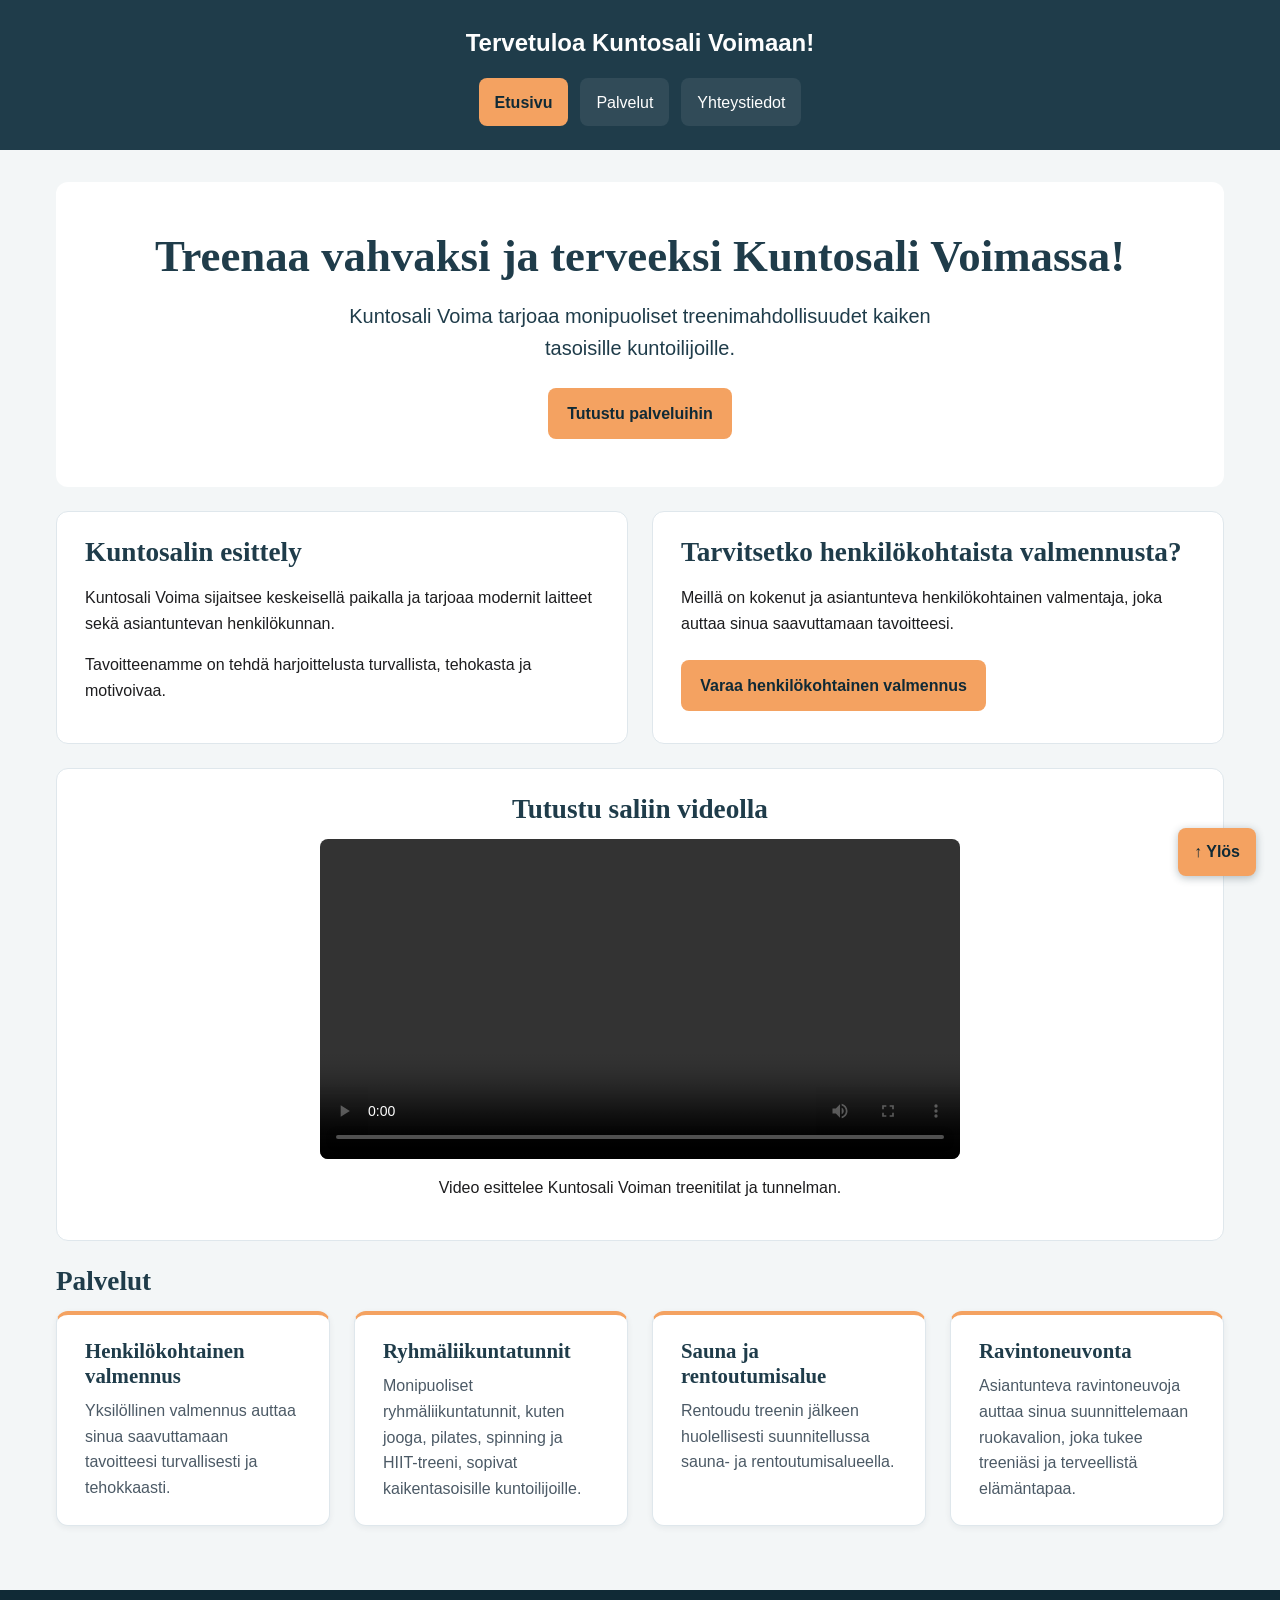
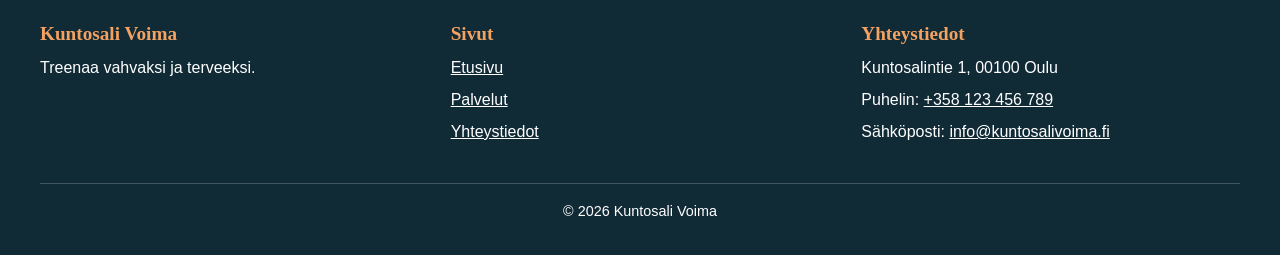
==== commit 1e41eba8: "Vaihe 6" ====
--- a/index.html
+++ b/index.html
@@ -13,7 +13,7 @@
 <body>
     <header>
         <p>Tervetuloa Kuntosali Voimaan!</p>
-        <nav>
+        <nav aria-label="Päävalikko">
             <ul>
                 <li><a href="index.html" aria-current="page">Etusivu</a></li>
                 <li><a href="palvelut.html">Palvelut</a></li>
@@ -53,6 +53,7 @@
             <h2>Tutustu saliin videolla</h2>
             <video controls preload="metadata" width="640" height="360">
                 <source src="media/gym.mp4" type="video/mp4">
+                 Selaimesi ei tue videon toistoa. Video esittelee Kuntosali Voiman treenitilat.
             </video>
             <p>Video esittelee Kuntosali Voiman treenitilat ja tunnelman.</p>
         </section>
@@ -106,7 +107,7 @@
             <div class="footer-column">
                 <h2>Yhteystiedot</h2>
                 <p>Kuntosalintie 1, 00100 Oulu</p>
-                <p>Puhelin: <a href="tel:+358 123 456 789">+358 123 456 789</a></p>
+                <p>Puhelin: <a href="tel:+358123456789">+358 123 456 789</a></p>
                 <p>Sähköposti: <a href="mailto:info@kuntosalivoima.fi">info@kuntosalivoima.fi</a></p>
             </div>
         </div>
@@ -114,7 +115,7 @@
         <p class="footer-bottom">&copy; 2026 Kuntosali Voima</p>
     </footer>
     <!-- Takaisin sivun alkuun -linkki -->
-    <a href="#top" class="back-to-top" aria-label="Takaisin sivun alkuun">↑ Ylös</a>
+    <a href="#top" class="back-to-top" aria-label="Ylös, takaisin sivun alkuun">↑ Ylös</a>
 </body>
 
 </html>
--- a/css/style.css
+++ b/css/style.css
@@ -9,11 +9,20 @@
     --text: #1d1d1f;
     --muted: #4c5a66;
     --border: #dfe7ec;
+    --border-strong: #6b7c88;
+    --content-width: 1100px;
 }
 
 /* Yleiset perusasetukset kaikille elementeille */
 * {
     box-sizing: border-box;
+}
+
+/*Kuvat ja videot eivät ylitä vanhemman elementin leveyttä, ja niiden korkeus skaalautuu automaattisesti. */
+img,
+video {
+    max-width: 100%;
+    height: auto;
 }
 
 body {
@@ -59,7 +68,7 @@
 
 /* asettaa navigaation enimmäisleveyden ja keskittää sen. */
 nav {
-    max-width: 1100px;
+    max-width: var(--content-width);
     margin: 0 auto;
 }
 
@@ -101,7 +110,7 @@
 
 /* asettaa pääsisällölle enimmäisleveyden, keskittää sen ja lisää marginaalia. */
 main {
-    max-width: 1100px;
+    max-width: var(--content-width);
     width: 100%;
     /* Tarvitaan, jotta main ei kutistu sisällön levyiseksi flex-sarakkeessa */
     margin: 2rem auto;
@@ -127,6 +136,7 @@
     font-family: Georgia, "Times New Roman", serif;
     line-height: 1.2;
     margin-top: 0;
+    overflow-wrap: break-word;
 }
 
 /* asettaa pääotsikon koon ja alarivin välin. */
@@ -146,6 +156,7 @@
 li {
     color: var(--text);
     font-size: 1rem;
+    overflow-wrap: anywhere;
 }
 
 /* muotoilee pääsisällön linkit painikkeen kaltaisesti. */
@@ -178,7 +189,7 @@
     display: flex;
     flex-wrap: wrap;
     gap: 2rem;
-    max-width: 1100px;
+    max-width: var(--content-width);
     margin: 0 auto;
 }
 
@@ -194,6 +205,7 @@
 
 .footer-column p {
     margin: 0 0 0.4rem 0;
+    overflow-wrap: anywhere;
 }
 
 /* Linkkilista ilman luettelomerkkejä */
@@ -221,7 +233,7 @@
 
 /* Alin rivi: erotinviiva ja keskitetty teksti */
 .footer-bottom {
-    max-width: 1100px;
+    max-width: var(--content-width);
     margin: 2rem auto 0 auto;
     padding-top: 1rem;
     border-top: 1px solid rgba(255, 255, 255, 0.2);
@@ -238,7 +250,7 @@
 /*Korttiruudukko: Grid jakaa kortit automaattisesti riveihin ja sarakkeisiin.*/
 .card-grid {
     display: grid;
-    grid-template-columns: repeat(auto-fit, minmax(250px, 1fr));
+    grid-template-columns: repeat(auto-fit, minmax(min(250px, 100%), 1fr));
     gap: 1.5rem;
     margin-bottom: 2rem;
 }
@@ -264,6 +276,11 @@
 .card p {
     margin: 0;
     color: var(--muted);
+    overflow-wrap: anywhere;
+}
+
+.footer-column p {
+    overflow-wrap: anywhere;
 }
 
 /* Poistaa etusivun taustan, jolloin grid ei ole laatikon sisällä */
@@ -298,7 +315,7 @@
    Kapealla näytöllä sarakkeet putoavat allekkain.*/
 .two-column {
     display: grid;
-    grid-template-columns: repeat(auto-fit, minmax(320px, 1fr));
+    grid-template-columns: repeat(auto-fit, minmax(min(320px, 100%), 1fr));
     gap: 1.5rem;
     margin-bottom: 1.5rem;
 }
@@ -422,6 +439,7 @@
     border-radius: 8px;
     padding: 1rem 1.25rem;
     margin: 0 0 1.25rem 0;
+    min-width: 0;
 }
 
 /* Ryhmän otsikko (legend) */
@@ -447,7 +465,7 @@
 /* Kaksi kenttää rinnakkain, kapealla näytöllä allekkain */
 .form-row {
     display: grid;
-    grid-template-columns: repeat(auto-fit, minmax(220px, 1fr));
+    grid-template-columns: repeat(auto-fit, minmax(min(220px, 100%), 1fr));
     gap: 1rem;
 }
 
@@ -470,7 +488,7 @@
 .booking-form textarea {
     width: 100%;
     padding: 0.65rem 0.8rem;
-    border: 2px solid var(--border);
+    border: 2px solid var(--border-strong);
     border-radius: 8px;
     font: inherit;
     background: var(--surface);
@@ -504,6 +522,12 @@
     margin-bottom: 0.5rem;
 }
 
+/* Ruutu ei kutistu pitkän tekstin vieressä ja asettuu tekstin ensimmäisen rivin kohdalle */
+.booking-form .option input {
+    flex-shrink: 0;
+    margin-top: 0.35rem;
+}
+
 /* Validointi: reunus muuttuu vasta, kun käyttäjä on muokannut kenttää */
 .booking-form input:user-invalid,
 .booking-form select:user-invalid,
@@ -545,4 +569,86 @@
 .booking-form .button-secondary {
     background: var(--background);
     border: 1px solid var(--border);
+}
+
+/* ===== VAIHE 6: RESPONSIIVISUUS (media queryt) ===== */
+
+/* Suuri näyttö: leveämpi sisältöalue ja hieman suurempi pääotsikko */
+@media (min-width: 1200px) {
+    :root {
+        --content-width: 1200px;
+    }
+
+    .hero h1 {
+        font-size: 2.8rem;
+    }
+
+    .hero p {
+        font-size: 1.25rem;
+    }
+}
+
+/* Pieni näyttö (puhelin): kompaktimmat välit ja pienemmät otsikot */
+@media (max-width: 600px) {
+    header {
+        padding: 1rem;
+    }
+
+    header p {
+        font-size: 1.2rem;
+        margin-bottom: 0.6rem;
+    }
+
+    nav ul {
+        gap: 0.6rem;
+    }
+
+    nav a {
+        padding: 0.7rem 0.5rem;
+        font-size: 0.9rem;
+    }
+
+    main {
+        margin: 1rem auto;
+        padding: 0 0.75rem;
+    }
+
+    section {
+        padding: 1.25rem 1rem;
+    }
+
+    .hero {
+        padding: 2rem 1rem;
+    }
+
+    h1 {
+        font-size: 1.7rem;
+    }
+
+    h2 {
+        font-size: 1.4rem;
+    }
+
+    .card {
+        padding: 1.25rem 1rem;
+    }
+
+    .booking-form fieldset {
+        padding: 0.75rem;
+    }
+
+    /* Painikkeet koko leveydelle, jolloin ne ovat helppo painaa */
+    .booking-form button {
+        width: 100%;
+    }
+
+    .footer-content {
+        gap: 1.5rem;
+    }
+
+    .back-to-top {
+        right: 1rem;
+        bottom: 1rem;
+        padding: 0.5rem 0.8rem;
+    }
 }
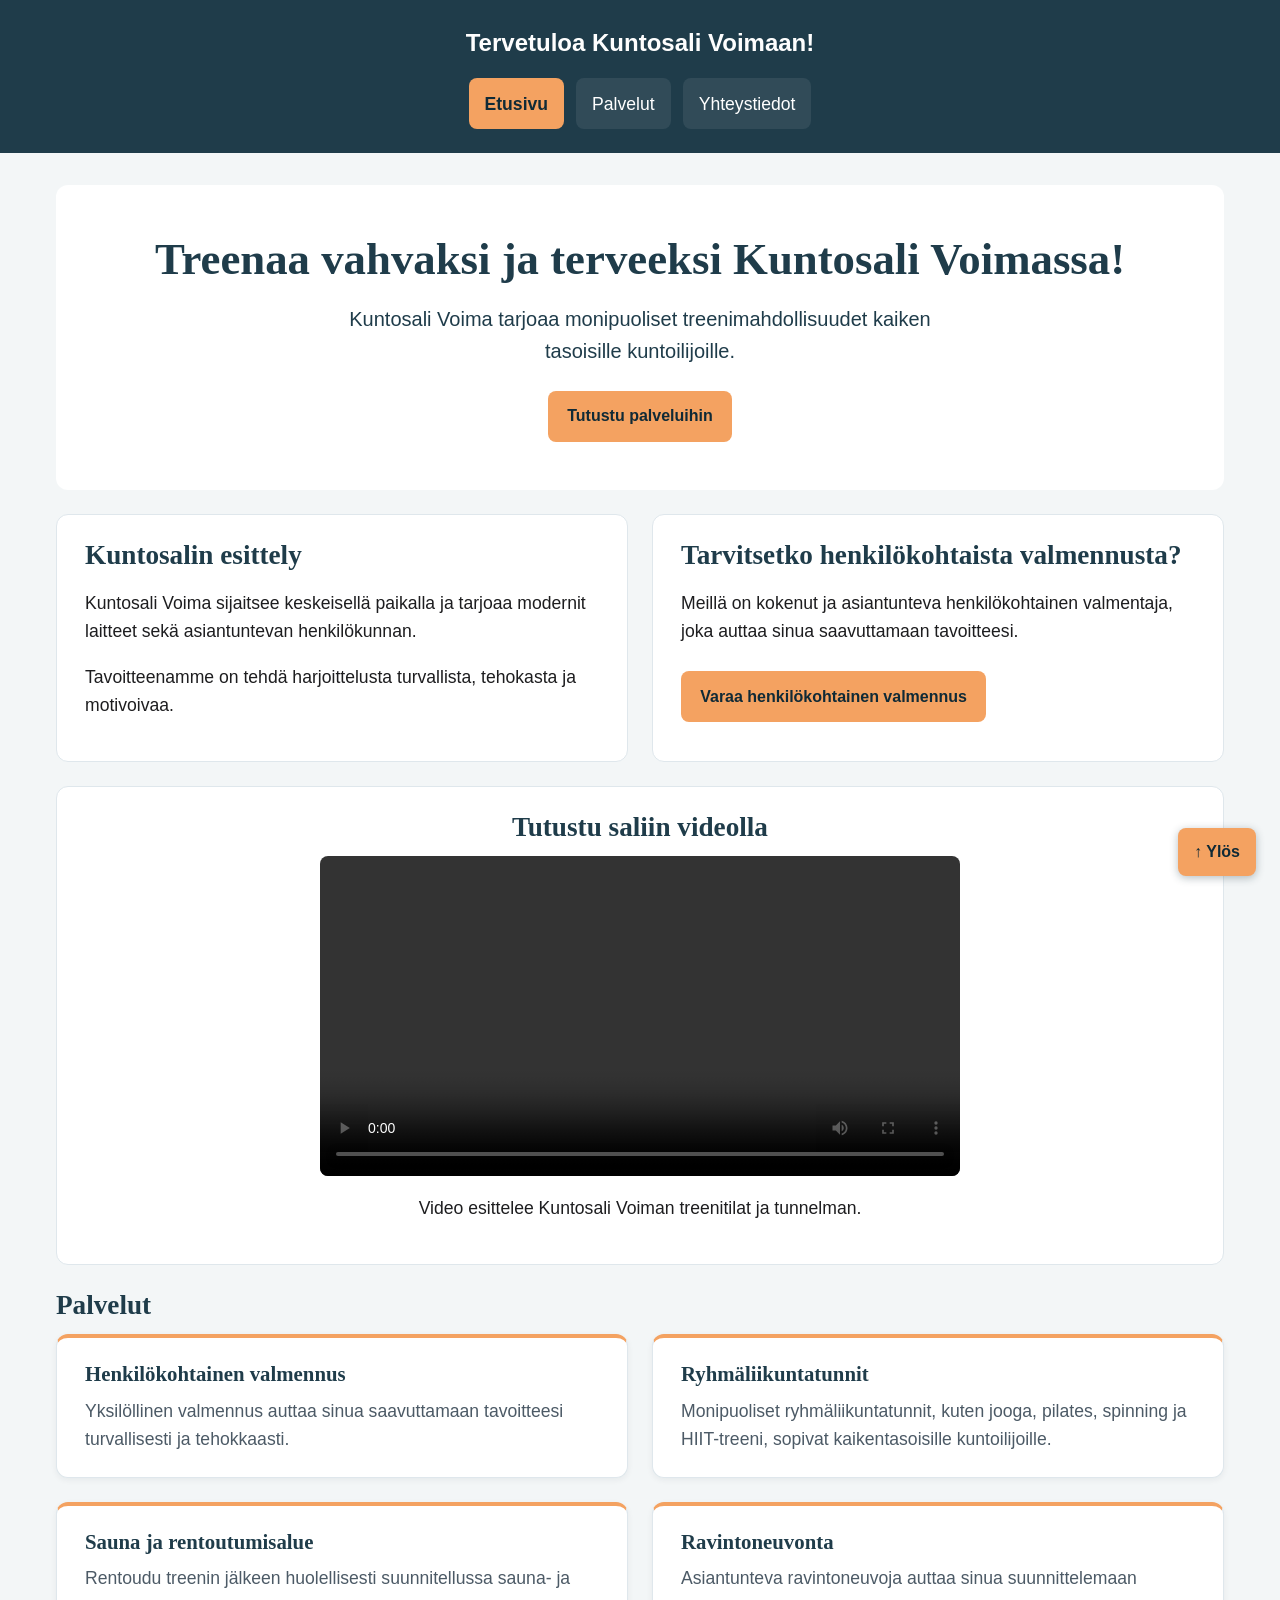
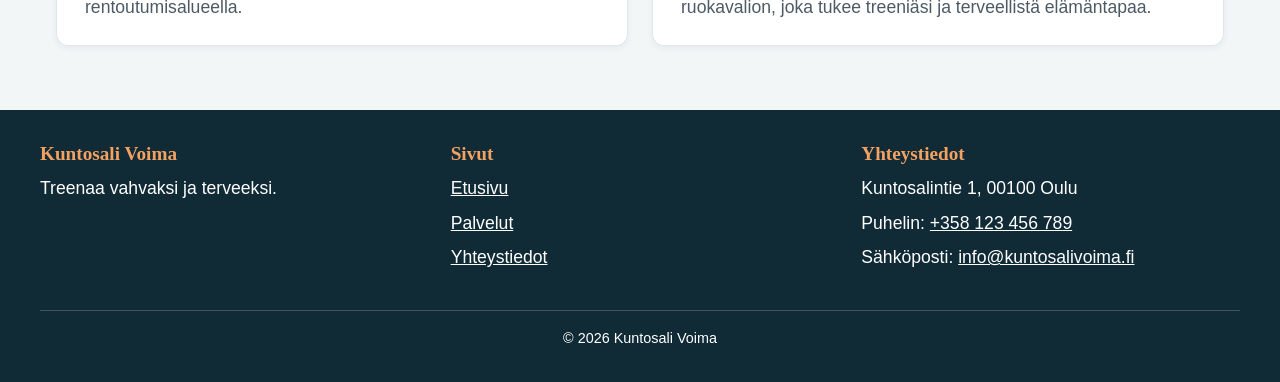
==== commit d02b27a4: "Vaihe 6" ====
--- a/index.html
+++ b/index.html
@@ -87,7 +87,8 @@
             </div>
         </section>
     </main>
-
+    
+    <!-- Alaosa: yhteenveto, sivukartta ja yhteystiedot -->
     <footer>
         <div class="footer-content">
             <div class="footer-column">
@@ -114,6 +115,7 @@
 
         <p class="footer-bottom">&copy; 2026 Kuntosali Voima</p>
     </footer>
+    
     <!-- Takaisin sivun alkuun -linkki -->
     <a href="#top" class="back-to-top" aria-label="Ylös, takaisin sivun alkuun">↑ Ylös</a>
 </body>
--- a/css/style.css
+++ b/css/style.css
@@ -155,7 +155,7 @@
 p,
 li {
     color: var(--text);
-    font-size: 1rem;
+    font-size: 1.1rem;
     overflow-wrap: anywhere;
 }
 
@@ -250,9 +250,13 @@
 /*Korttiruudukko: Grid jakaa kortit automaattisesti riveihin ja sarakkeisiin.*/
 .card-grid {
     display: grid;
-    grid-template-columns: repeat(auto-fit, minmax(min(250px, 100%), 1fr));
+    grid-template-columns: repeat(auto-fit, minmax(min(400px, 100%), 1fr));
     gap: 1.5rem;
     margin-bottom: 2rem;
+}
+
+.card-grid-3 {
+    grid-template-columns: repeat(auto-fit, minmax(min(250px, 100%), 1fr));
 }
 
 /* Yksittäisen kortin muotoilu*/
